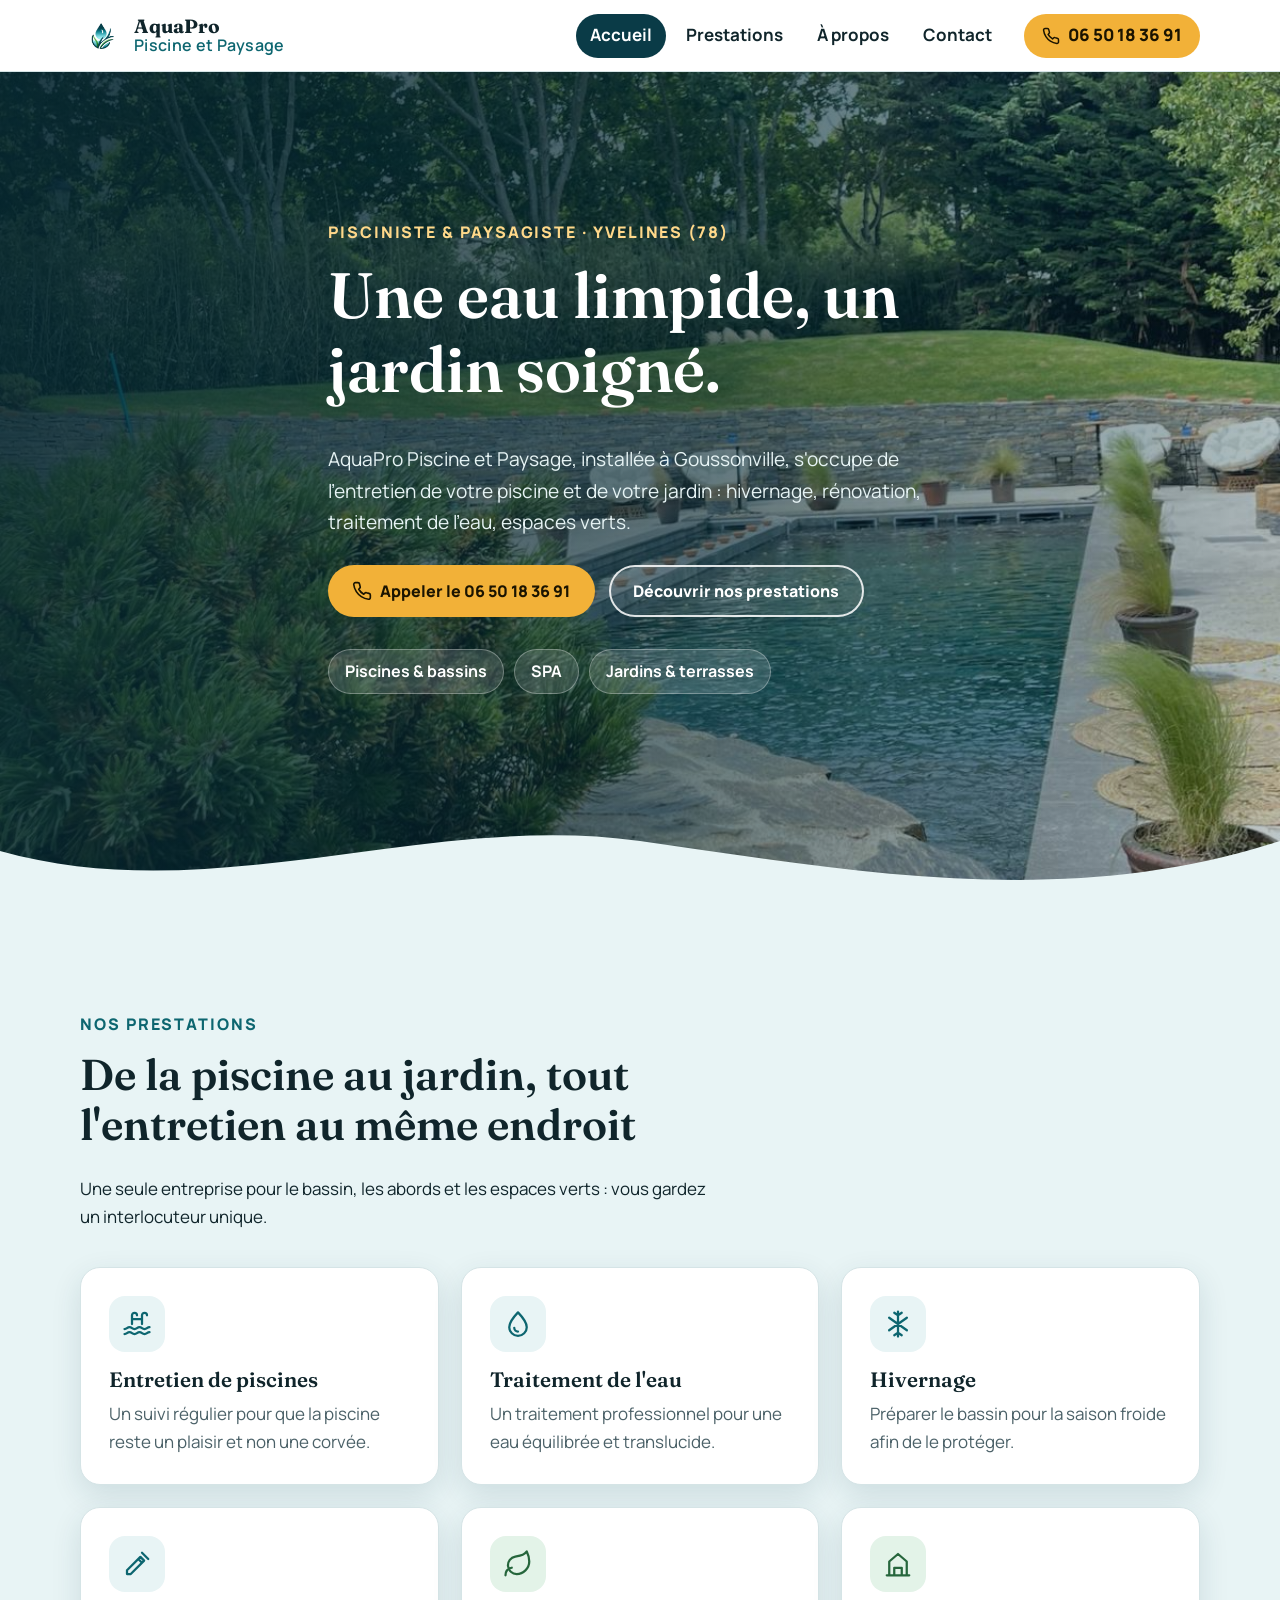
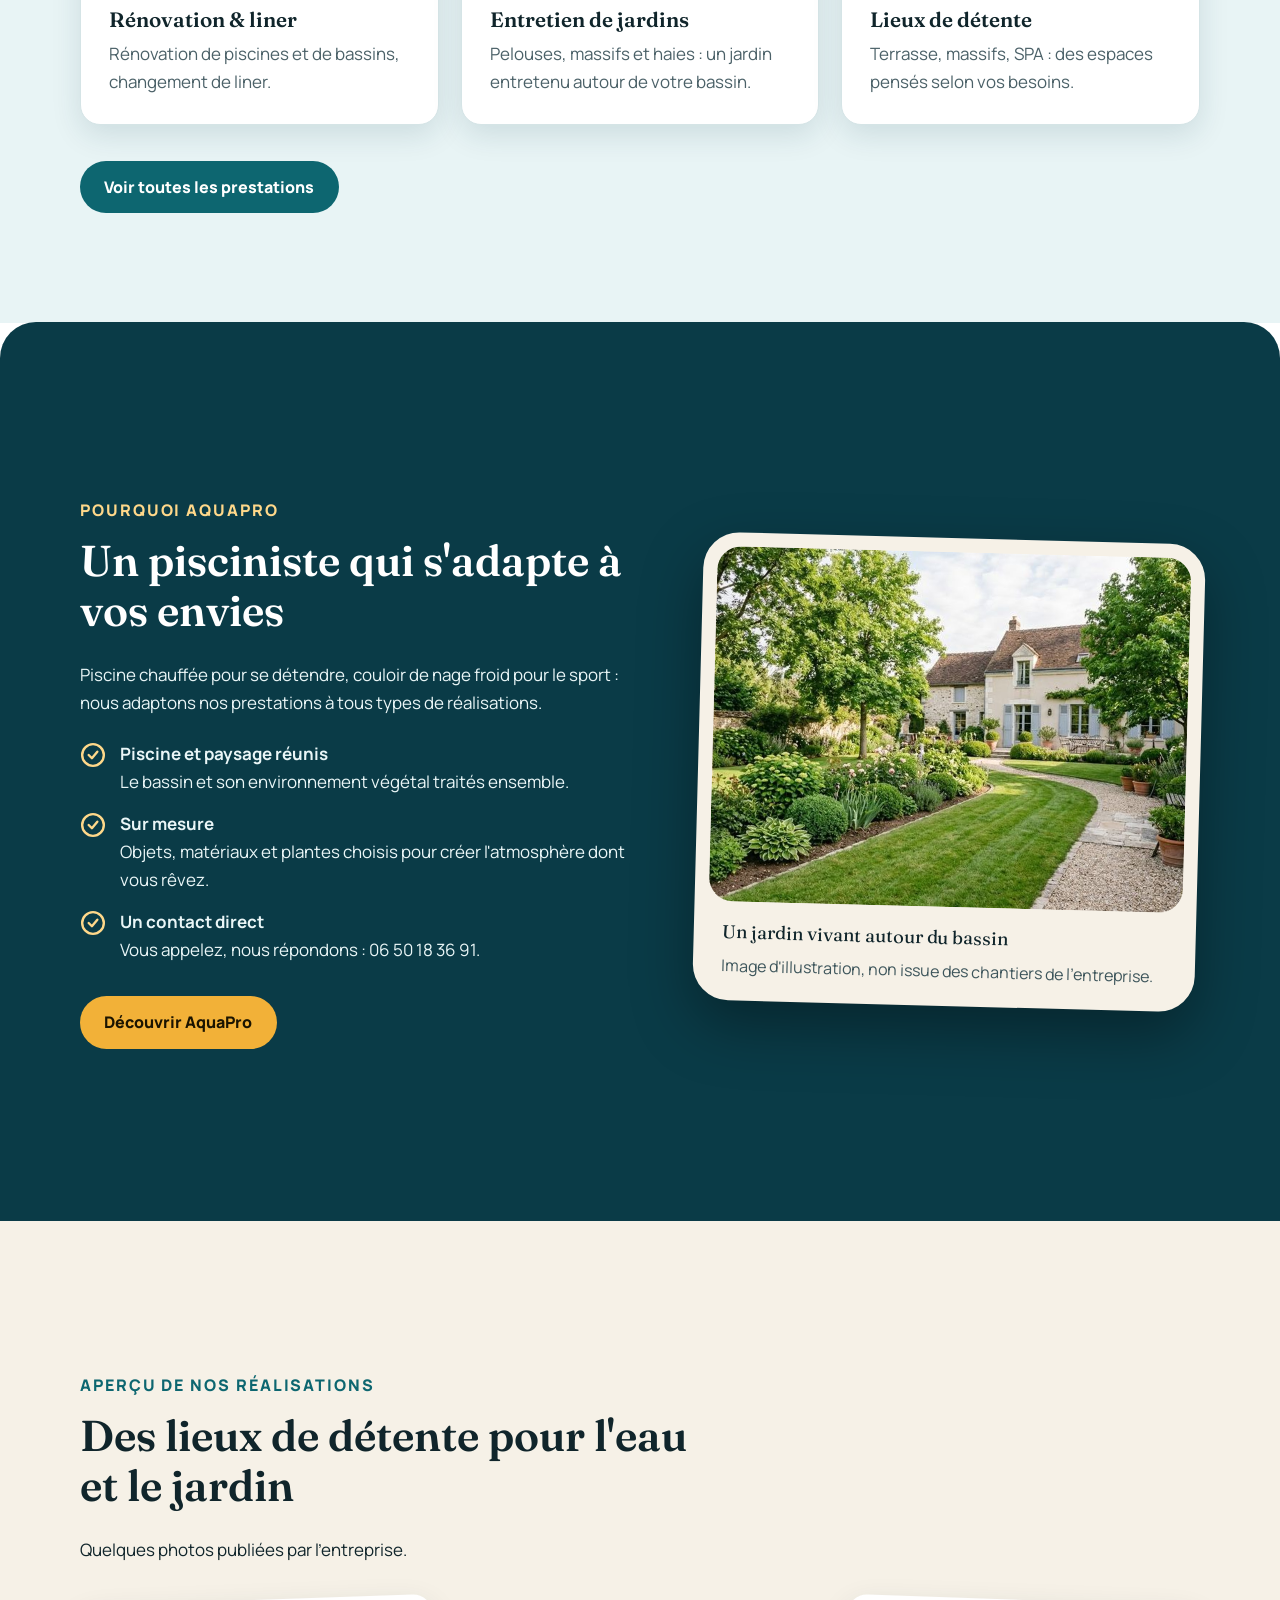
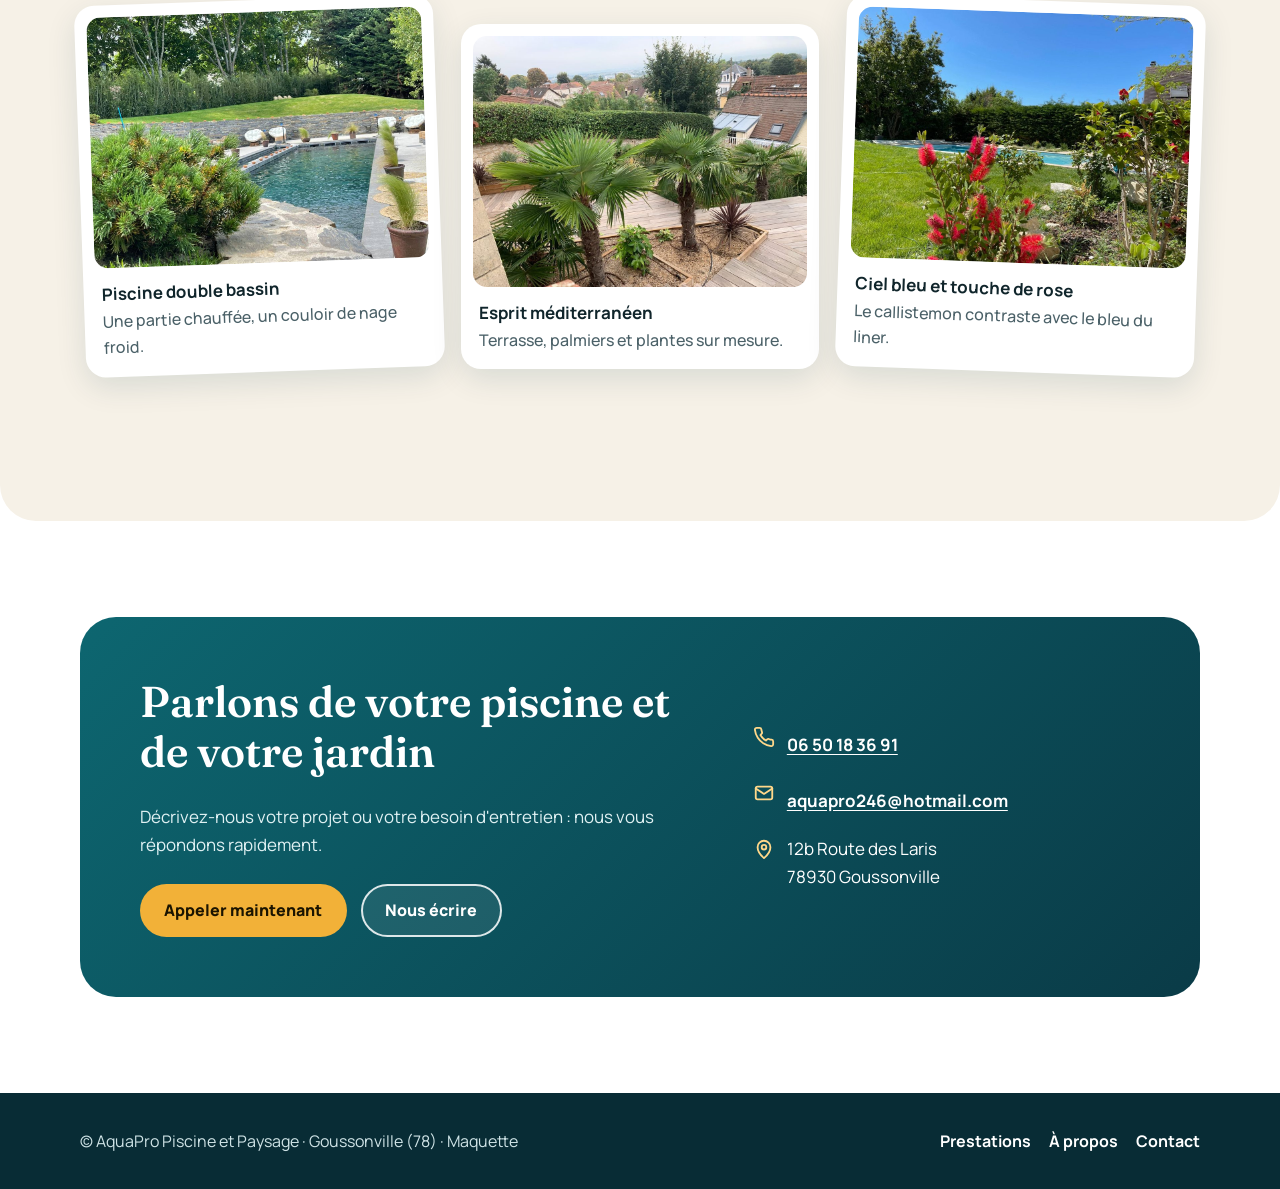
==== index.html @ b46b9839 "Maquette AquaPro : page d'accueil, styles, script et outil de test Co-Authored-By: Claude Sonnet 5.5" ====
<!doctype html>
<html lang="fr">
<head>
<meta charset="utf-8">
<meta name="viewport" content="width=device-width,initial-scale=1">
<title>AquaPro Piscine et Paysage | Entretien de piscines et de jardins à Goussonville</title>
<meta name="description" content="AquaPro Piscine et Paysage à Goussonville (78) : entretien, hivernage, rénovation et traitement de l'eau de piscine, entretien et aménagement de jardins.">
<meta name="robots" content="noindex, nofollow">
<link rel="icon" type="image/png" href="images/logo.png">
<link rel="preconnect" href="https://fonts.googleapis.com">
<link rel="preconnect" href="https://fonts.gstatic.com" crossorigin>
<link rel="stylesheet" href="https://fonts.googleapis.com/css2?family=Fraunces:opsz,wght@9..144,600;9..144,700&family=Manrope:wght@500;600;700;800&display=swap">
<link rel="stylesheet" href="css/style.css">
</head>
<body>
<a class="skip" href="#contenu">Aller au contenu</a>
<header class="site-header">
  <div class="nav">
    <a class="brand" href="https://webaunet.github.io/aquapro-piscine-et-paysage/"><img src="images/logo.png" alt="" width="44" height="44"><span>AquaPro<small>Piscine et Paysage</small></span></a>
    <ul class="menu" id="menu">
      <li><a href="index.html" aria-current="page">Accueil</a></li>
      <li><a href="prestations.html">Prestations</a></li>
      <li><a href="a-propos.html">À propos</a></li>
      <li><a href="contact.html">Contact</a></li>
    </ul>
    <a class="call" href="tel:+33650183691" aria-label="Appeler le 06 50 18 36 91"><svg viewBox="0 0 24 24" fill="none" stroke="currentColor" stroke-width="2" stroke-linecap="round" stroke-linejoin="round" aria-hidden="true"><path d="M22 16.9v3a2 2 0 0 1-2.2 2 19.8 19.8 0 0 1-8.6-3.1 19.5 19.5 0 0 1-6-6A19.8 19.8 0 0 1 2.1 4.2 2 2 0 0 1 4.1 2h3a2 2 0 0 1 2 1.7c.1 1 .4 1.9.7 2.8a2 2 0 0 1-.5 2.1L8.1 9.9a16 16 0 0 0 6 6l1.3-1.3a2 2 0 0 1 2.1-.4c.9.3 1.8.6 2.8.7a2 2 0 0 1 1.7 2z"/></svg><span>06 50 18 36 91</span></a>
    <button class="burger" type="button" aria-expanded="false" aria-controls="menu" aria-label="Ouvrir le menu"><span></span></button>
  </div>
</header>

<main id="contenu">
<section class="hero" aria-labelledby="h1">
  <div class="wrap">
    <span class="eyebrow">Pisciniste &amp; paysagiste · Yvelines (78)</span>
    <h1 id="h1">Une eau limpide, un jardin soigné.</h1>
    <p class="lead">AquaPro Piscine et Paysage, installée à Goussonville, s'occupe de l'entretien de votre piscine et de votre jardin : hivernage, rénovation, traitement de l'eau, espaces verts.</p>
    <div class="cta-row">
      <a class="btn btn-primary" href="tel:+33650183691"><svg viewBox="0 0 24 24" fill="none" stroke="currentColor" stroke-width="2" stroke-linecap="round" stroke-linejoin="round" aria-hidden="true"><path d="M22 16.9v3a2 2 0 0 1-2.2 2 19.8 19.8 0 0 1-8.6-3.1 19.5 19.5 0 0 1-6-6A19.8 19.8 0 0 1 2.1 4.2 2 2 0 0 1 4.1 2h3a2 2 0 0 1 2 1.7c.1 1 .4 1.9.7 2.8a2 2 0 0 1-.5 2.1L8.1 9.9a16 16 0 0 0 6 6l1.3-1.3a2 2 0 0 1 2.1-.4c.9.3 1.8.6 2.8.7a2 2 0 0 1 1.7 2z"/></svg>Appeler le 06 50 18 36 91</a>
      <a class="btn btn-ghost" href="prestations.html">Découvrir nos prestations</a>
    </div>
    <ul class="chips"><li>Piscines &amp; bassins</li><li>SPA</li><li>Jardins &amp; terrasses</li></ul>
  </div>
  <svg class="hero-wave" viewBox="0 0 1440 90" preserveAspectRatio="none" aria-hidden="true"><path d="M0 40 C240 100 480 0 720 30 C960 60 1200 100 1440 30 L1440 90 L0 90Z"/></svg>
</section>

<section class="sec services" aria-labelledby="h-serv">
  <div class="wrap">
    <div class="sec-head">
      <span class="eyebrow">Nos prestations</span>
      <h2 id="h-serv">De la piscine au jardin, tout l'entretien au même endroit</h2>
      <p>Une seule entreprise pour le bassin, les abords et les espaces verts : vous gardez un interlocuteur unique.</p>
    </div>
    <div class="grid3">
      <article class="card"><div class="ico"><svg viewBox="0 0 24 24" fill="none" stroke="currentColor" stroke-width="1.8" stroke-linecap="round" stroke-linejoin="round" aria-hidden="true"><path d="M2 16c2 0 2-1.5 4-1.5S8 16 10 16s2-1.5 4-1.5 2 1.5 4 1.5 2-1.5 4-1.5M2 20c2 0 2-1.5 4-1.5S8 20 10 20s2-1.5 4-1.5 2 1.5 4 1.5 2-1.5 4-1.5M8 12V5a2 2 0 0 1 4 0M16 12V5a2 2 0 0 1 4 0M8 8h8"/></svg></div><h3>Entretien de piscines</h3><p>Un suivi régulier pour que la piscine reste un plaisir et non une corvée.</p></article>
      <article class="card"><div class="ico"><svg viewBox="0 0 24 24" fill="none" stroke="currentColor" stroke-width="1.8" stroke-linecap="round" stroke-linejoin="round" aria-hidden="true"><path d="M12 2.7S5 10 5 14.5a7 7 0 0 0 14 0C19 10 12 2.7 12 2.7z"/><path d="M9 15a3 3 0 0 0 3 3"/></svg></div><h3>Traitement de l'eau</h3><p>Un traitement professionnel pour une eau équilibrée et translucide.</p></article>
      <article class="card"><div class="ico"><svg viewBox="0 0 24 24" fill="none" stroke="currentColor" stroke-width="1.8" stroke-linecap="round" stroke-linejoin="round" aria-hidden="true"><path d="M12 2v20M4.9 7l14.2 10M19.1 7 4.9 17M9 3l3 2 3-2M9 21l3-2 3 2"/></svg></div><h3>Hivernage</h3><p>Préparer le bassin pour la saison froide afin de le protéger.</p></article>
      <article class="card"><div class="ico"><svg viewBox="0 0 24 24" fill="none" stroke="currentColor" stroke-width="1.8" stroke-linecap="round" stroke-linejoin="round" aria-hidden="true"><path d="m14.7 6.3 3 3L7 20H4v-3zM13 8l3 3M16 3l5 5"/></svg></div><h3>Rénovation &amp; liner</h3><p>Rénovation de piscines et de bassins, changement de liner.</p></article>
      <article class="card leaf"><div class="ico"><svg viewBox="0 0 24 24" fill="none" stroke="currentColor" stroke-width="1.8" stroke-linecap="round" stroke-linejoin="round" aria-hidden="true"><path d="M11 20A7 7 0 0 1 9.8 6.1C15.5 5 17 4.5 19 2c1 2 2 4.2 2 8 0 5.5-4.8 10-10 10zM2 21c0-3 1.9-5.4 5-6"/></svg></div><h3>Entretien de jardins</h3><p>Pelouses, massifs et haies : un jardin entretenu autour de votre bassin.</p></article>
      <article class="card leaf"><div class="ico"><svg viewBox="0 0 24 24" fill="none" stroke="currentColor" stroke-width="1.8" stroke-linecap="round" stroke-linejoin="round" aria-hidden="true"><path d="M3 21h18M5 21V10l7-6 7 6v11M9 21v-6h6v6"/></svg></div><h3>Lieux de détente</h3><p>Terrasse, massifs, SPA : des espaces pensés selon vos besoins.</p></article>
    </div>
    <a class="btn btn-teal more" href="prestations.html">Voir toutes les prestations</a>
  </div>
</section>

<section class="sec band" aria-labelledby="h-why">
  <div class="wrap band-grid">
    <div>
      <span class="eyebrow">Pourquoi AquaPro</span>
      <h2 id="h-why">Un pisciniste qui s'adapte à vos envies</h2>
      <p>Piscine chauffée pour se détendre, couloir de nage froid pour le sport : nous adaptons nos prestations à tous types de réalisations.</p>
      <ul class="checks">
        <li><svg viewBox="0 0 24 24" fill="none" stroke="currentColor" stroke-width="2.2" stroke-linecap="round" stroke-linejoin="round" aria-hidden="true"><circle cx="12" cy="12" r="10"/><path d="m8 12 3 3 5-6"/></svg><span><strong>Piscine et paysage réunis</strong><br>Le bassin et son environnement végétal traités ensemble.</span></li>
        <li><svg viewBox="0 0 24 24" fill="none" stroke="currentColor" stroke-width="2.2" stroke-linecap="round" stroke-linejoin="round" aria-hidden="true"><circle cx="12" cy="12" r="10"/><path d="m8 12 3 3 5-6"/></svg><span><strong>Sur mesure</strong><br>Objets, matériaux et plantes choisis pour créer l'atmosphère dont vous rêvez.</span></li>
        <li><svg viewBox="0 0 24 24" fill="none" stroke="currentColor" stroke-width="2.2" stroke-linecap="round" stroke-linejoin="round" aria-hidden="true"><circle cx="12" cy="12" r="10"/><path d="m8 12 3 3 5-6"/></svg><span><strong>Un contact direct</strong><br>Vous appelez, nous répondons : 06 50 18 36 91.</span></li>
      </ul>
      <a class="btn btn-primary" href="a-propos.html">Découvrir AquaPro</a>
    </div>
    <figure class="about-card" style="margin:0">
      <img src="images/jardin-entretien.jpg" width="900" height="491" loading="lazy" alt="Illustration : jardin avec massifs fleuris, pelouse et allée gravillonnée">
      <figcaption>Un jardin vivant autour du bassin<span>Image d'illustration, non issue des chantiers de l'entreprise.</span></figcaption>
    </figure>
  </div>
</section>

<section class="sec works" aria-labelledby="h-works">
  <div class="wrap">
    <div class="sec-head">
      <span class="eyebrow">Aperçu de nos réalisations</span>
      <h2 id="h-works">Des lieux de détente pour l'eau et le jardin</h2>
      <p>Quelques photos publiées par l'entreprise.</p>
    </div>
    <div class="fan" tabindex="0" role="group" aria-label="Photos, faire défiler horizontalement">
      <figure><img src="images/piscine-double-bassin.jpg" width="1200" height="900" loading="lazy" alt="Piscine à double bassin dans un jardin arboré"><figcaption>Piscine double bassin<span>Une partie chauffée, un couloir de nage froid.</span></figcaption></figure>
      <figure><img src="images/terrasse-palmiers.jpg" width="1000" height="750" loading="lazy" alt="Terrasse en bois avec palmiers et massifs"><figcaption>Esprit méditerranéen<span>Terrasse, palmiers et plantes sur mesure.</span></figcaption></figure>
      <figure><img src="images/callistemon-piscine.jpg" width="1000" height="749" loading="lazy" alt="Callistemon rouge devant une piscine"><figcaption>Ciel bleu et touche de rose<span>Le callistemon contraste avec le bleu du liner.</span></figcaption></figure>
    </div>
  </div>
</section>

<section class="cta" aria-labelledby="h-cta">
  <div class="wrap">
    <div class="cta-box">
      <div>
        <h2 id="h-cta">Parlons de votre piscine et de votre jardin</h2>
        <p>Décrivez-nous votre projet ou votre besoin d'entretien : nous vous répondons rapidement.</p>
        <div class="cta-row">
          <a class="btn btn-primary" href="tel:+33650183691">Appeler maintenant</a>
          <a class="btn btn-ghost" href="contact.html">Nous écrire</a>
        </div>
      </div>
      <ul class="contact-list">
        <li><svg viewBox="0 0 24 24" fill="none" stroke="currentColor" stroke-width="2" stroke-linecap="round" stroke-linejoin="round" aria-hidden="true"><path d="M22 16.9v3a2 2 0 0 1-2.2 2 19.8 19.8 0 0 1-8.6-3.1 19.5 19.5 0 0 1-6-6A19.8 19.8 0 0 1 2.1 4.2 2 2 0 0 1 4.1 2h3a2 2 0 0 1 2 1.7c.1 1 .4 1.9.7 2.8a2 2 0 0 1-.5 2.1L8.1 9.9a16 16 0 0 0 6 6l1.3-1.3a2 2 0 0 1 2.1-.4c.9.3 1.8.6 2.8.7a2 2 0 0 1 1.7 2z"/></svg><a href="tel:+33650183691">06 50 18 36 91</a></li>
        <li><svg viewBox="0 0 24 24" fill="none" stroke="currentColor" stroke-width="2" stroke-linecap="round" stroke-linejoin="round" aria-hidden="true"><rect x="3" y="5" width="18" height="14" rx="2"/><path d="m3 7 9 6 9-6"/></svg><a href="mailto:aquapro246@hotmail.com">aquapro246@hotmail.com</a></li>
        <li><svg viewBox="0 0 24 24" fill="none" stroke="currentColor" stroke-width="2" stroke-linecap="round" stroke-linejoin="round" aria-hidden="true"><path d="M12 22s7-6.2 7-12a7 7 0 0 0-14 0c0 5.8 7 12 7 12z"/><circle cx="12" cy="10" r="2.5"/></svg><span>12b Route des Laris<br>78930 Goussonville</span></li>
      </ul>
    </div>
  </div>
</section>
</main>

<footer class="site-footer">
  <div class="wrap foot">
    <span>© AquaPro Piscine et Paysage · Goussonville (78) · Maquette</span>
    <nav aria-label="Pied de page"><a href="prestations.html">Prestations</a><a href="a-propos.html">À propos</a><a href="contact.html">Contact</a></nav>
  </div>
</footer>
<script src="js/main.js"></script>
</body>
</html>
---- css/style.css ----
/* AquaPro Piscine et Paysage — feuille de style commune */
:root{
  --deep:#0a3b47;--teal:#12808a;--teal-d:#0d6670;--leaf:#2f7d4a;--leaf-d:#26663c;
  --sand:#f6f1e7;--mist:#e8f4f5;--ink:#10252b;--muted:#4b6168;--white:#fff;
  --bg:#ffffff;--bg-alt:var(--mist);--bg-sand:var(--sand);--card:#fff;--line:#d5e4e6;
  --on-deep:#eaf6f7;--shadow:0 10px 30px rgba(10,59,71,.12);--r:20px;--r-lg:36px;
  --hh:72px;--wrap:1160px;
}
@media (prefers-color-scheme:dark){
  :root:not([data-theme="light"]){--bg:#0b1a1e;--bg-alt:#0f2328;--bg-sand:#122a2c;--card:#15303a;--ink:#e8f3f4;--muted:#a9c2c6;--line:#254650;--shadow:0 10px 30px rgba(0,0,0,.4);--teal:#3cb4bf;--teal-d:#2a9aa5;--leaf:#6cc58a}
}
*{box-sizing:border-box}
html{scroll-behavior:smooth;scroll-padding-top:calc(var(--hh) + 12px)}
body{margin:0;font-family:"Manrope",system-ui,sans-serif;font-size:1.0625rem;line-height:1.65;color:var(--ink);background:var(--bg)}
img{max-width:100%;height:auto;display:block}
h1,h2,h3{font-family:"Fraunces",Georgia,serif;line-height:1.15;margin:0 0 .6em;font-weight:600;color:var(--ink)}
h1{font-size:clamp(2.3rem,5.4vw,4rem)}
h2{font-size:clamp(1.8rem,3.6vw,2.7rem)}
h3{font-size:1.3rem}
p{margin:0 0 1em}
a{color:var(--teal-d)}
.wrap{max-width:var(--wrap);margin:0 auto;padding:0 20px}
.eyebrow{display:inline-block;font-weight:800;font-size:1rem;letter-spacing:.12em;text-transform:uppercase;color:var(--teal-d);margin-bottom:.8rem}
:focus-visible{outline:3px solid #f2b138;outline-offset:3px;border-radius:6px}
.skip{position:absolute;left:-999px;top:8px;background:#fff;color:#000;padding:10px 14px;z-index:200;border-radius:8px}
.skip:focus{left:8px}

/* Boutons */
.btn{display:inline-flex;align-items:center;justify-content:center;gap:.5rem;min-height:48px;padding:.7rem 1.4rem;border-radius:999px;font-weight:800;font-size:1rem;text-decoration:none;border:2px solid transparent;cursor:pointer;transition:transform .15s,background .15s,box-shadow .15s}
.btn:hover{transform:translateY(-2px);box-shadow:var(--shadow)}
.btn-primary{background:#f2b138;color:#1b1400}
.btn-primary:hover{background:#ffc45a}
.btn-ghost{border-color:rgba(255,255,255,.85);color:#fff;background:rgba(255,255,255,.08)}
.btn-ghost:hover{background:rgba(255,255,255,.2)}
.btn-teal{background:var(--teal-d);color:#fff}
.btn-teal:hover{background:var(--deep)}
.btn svg{width:20px;height:20px;flex:none}

/* En-tête */
.site-header{position:sticky;top:0;z-index:100;background:rgba(255,255,255,.96);backdrop-filter:blur(8px);border-bottom:1px solid var(--line);height:var(--hh)}
@media (prefers-color-scheme:dark){:root:not([data-theme="light"]) .site-header{background:rgba(11,26,30,.96)}}
.nav{max-width:var(--wrap);margin:0 auto;padding:0 20px;height:100%;display:flex;align-items:center;gap:18px}
.brand{display:flex;align-items:center;gap:10px;text-decoration:none;color:var(--ink);font-family:"Fraunces",serif;font-weight:700;font-size:1.2rem;line-height:1.1;margin-right:auto}
.brand img{width:44px;height:44px}
.brand small{display:block;font-family:"Manrope",sans-serif;font-weight:600;font-size:1rem;letter-spacing:.02em;color:var(--teal-d)}
.menu{display:flex;gap:6px;list-style:none;margin:0;padding:0}
.menu a{display:flex;align-items:center;min-height:44px;padding:0 14px;border-radius:999px;text-decoration:none;color:var(--ink);font-weight:700}
.menu a:hover{background:var(--bg-alt)}
.menu a[aria-current="page"]{background:var(--deep);color:#fff}
.call{display:inline-flex;align-items:center;gap:8px;min-height:44px;padding:0 18px;border-radius:999px;background:#f2b138;color:#1b1400;font-weight:800;text-decoration:none;white-space:nowrap}
.call svg{width:18px;height:18px}
.burger{display:none;width:44px;height:44px;border:1px solid var(--line);border-radius:12px;background:var(--card);color:var(--ink);cursor:pointer;align-items:center;justify-content:center}
.burger span,.burger span::before,.burger span::after{display:block;width:20px;height:2px;background:currentColor;border-radius:2px;position:relative;content:""}
.burger span::before{position:absolute;top:-6px}.burger span::after{position:absolute;top:6px}
@media (max-width:980px){
  .burger{display:inline-flex}
  .menu{position:absolute;left:0;right:0;top:var(--hh);flex-direction:column;background:var(--bg);padding:12px 20px 20px;border-bottom:1px solid var(--line);box-shadow:var(--shadow);display:none}
  .menu.open{display:flex}
  .menu a{min-height:48px;font-size:1.05rem}
  .call span{display:none}.call{padding:0;width:44px;justify-content:center}
}
@media (max-width:420px){.brand small{display:none}.brand{font-size:1.05rem}}

/* Sections */
section{position:relative}
.sec{min-height:100svh;display:flex;align-items:center;padding:clamp(64px,9vw,110px) 0}
.sec>.wrap{width:100%;min-width:0}

/* Hero */
.hero{min-height:calc(100svh - var(--hh));display:flex;align-items:center;color:#fff;background:#0a3b47 url("../images/piscine-double-bassin.jpg") center/cover no-repeat;padding:80px 0 140px}
.hero::before{content:"";position:absolute;inset:0;background:linear-gradient(100deg,rgba(6,38,48,.9) 0%,rgba(6,38,48,.62) 55%,rgba(6,38,48,.25) 100%)}
.hero .wrap{position:relative}
.hero h1{color:#fff;max-width:14ch}
.hero p.lead{max-width:52ch;font-size:1.2rem;color:#e6f3f4}
.hero .eyebrow{color:#ffd88a}
.cta-row{display:flex;flex-wrap:wrap;gap:14px;margin-top:1.6rem}
.chips{display:flex;flex-wrap:wrap;gap:10px;list-style:none;padding:0;margin:2rem 0 0}
.chips li{padding:8px 16px;border-radius:999px;background:rgba(255,255,255,.14);border:1px solid rgba(255,255,255,.3);font-weight:700;font-size:1rem}
.hero-wave{position:absolute;left:0;width:100%;bottom:-1px;height:90px;display:block}
.hero-wave path{fill:var(--bg-alt)}

/* Prestations */
.services{background:var(--bg-alt)}
.sec-head{max-width:640px;margin-bottom:2.2rem}
.grid3{display:grid;grid-template-columns:repeat(3,1fr);gap:22px}
.card{background:var(--card);border-radius:var(--r);padding:28px;box-shadow:var(--shadow);border:1px solid var(--line)}
.card .ico{width:56px;height:56px;border-radius:16px;display:grid;place-items:center;background:var(--mist);color:var(--teal-d);margin-bottom:16px}
.card .ico svg{width:30px;height:30px}
.card.leaf .ico{background:#e3f3e8;color:var(--leaf-d)}
@media (prefers-color-scheme:dark){:root:not([data-theme="light"]) .card .ico{background:#1d4450}:root:not([data-theme="light"]) .card.leaf .ico{background:#1e4630}}
.card h3{margin-bottom:.4em}
.card p{margin:0;color:var(--muted)}
.more{display:inline-flex;margin-top:2.2rem}
@media (max-width:900px){.grid3{grid-template-columns:1fr 1fr}}
@media (max-width:620px){
  .sec{padding:56px 0}
  .grid3{grid-template-columns:1fr;gap:12px}
  .card{display:grid;grid-template-columns:56px 1fr;gap:0 16px;padding:16px 18px}
  .card .ico{grid-row:span 2;margin:0}
  .card h3{margin:0 0 .15em;font-size:1.15rem}
}

/* Bande courbe : pourquoi AquaPro */
.band{background:var(--deep);color:var(--on-deep);border-radius:var(--r-lg) var(--r-lg) 0 0;margin-top:-1px}
.band h2,.band h3{color:#fff}
.band .eyebrow{color:#ffd88a}
.band-grid{display:grid;grid-template-columns:1.05fr .95fr;gap:clamp(28px,5vw,64px);align-items:center}
.band ul.checks{list-style:none;padding:0;margin:1.4rem 0 2rem;display:grid;gap:14px}
.band ul.checks li{display:flex;gap:14px;align-items:flex-start}
.band ul.checks svg{flex:none;width:26px;height:26px;color:#ffd88a;margin-top:2px}
.about-card{background:var(--sand);color:#10252b;border-radius:var(--r-lg);padding:14px;box-shadow:0 24px 60px rgba(0,0,0,.35);transform:rotate(1.5deg)}
.about-card img{border-radius:24px;aspect-ratio:4/3;object-fit:cover;width:100%}
.about-card figcaption{padding:16px 14px 8px;font-family:"Fraunces",serif;font-size:1.15rem}
.about-card figcaption span{display:block;font-family:"Manrope",sans-serif;font-size:1rem;color:#3d555b;margin-top:4px}
@media (max-width:860px){.band-grid{grid-template-columns:1fr}.about-card{transform:none}.about-card img{aspect-ratio:16/9}}

/* Aperçu réalisations */
.works{background:var(--bg-sand);border-radius:0 0 var(--r-lg) var(--r-lg);margin-top:-1px}
.fan{display:grid;grid-template-columns:repeat(3,1fr);gap:22px;align-items:start}
.fan figure{margin:0;background:var(--card);padding:12px 12px 16px;border-radius:var(--r);box-shadow:var(--shadow)}
.fan figure:nth-child(1){transform:rotate(-2deg)}
.fan figure:nth-child(2){transform:translateY(24px)}
.fan figure:nth-child(3){transform:rotate(2deg)}
.fan img{border-radius:14px;aspect-ratio:4/3;object-fit:cover;width:100%}
.fan figcaption{padding:12px 6px 0;font-weight:700}
.fan figcaption span{display:block;font-weight:500;color:var(--muted);font-size:1rem}
.note{margin-top:3rem;color:var(--muted)}
@media (max-width:860px){
  .fan{display:flex;overflow-x:auto;scroll-snap-type:x mandatory;gap:16px;padding:8px 4px 20px;margin:0 -20px;padding-inline:20px}
  .fan figure{flex:0 0 82%;scroll-snap-align:center}
  .fan figure:nth-child(n){transform:none}
}

/* Appel à l'action final */
.cta{background:var(--bg);padding:clamp(56px,8vw,96px) 0}
.cta-box{background:linear-gradient(135deg,var(--teal-d),var(--deep));color:#fff;border-radius:var(--r-lg);padding:clamp(28px,5vw,60px);display:grid;grid-template-columns:1.2fr .8fr;gap:32px;align-items:center}
.cta-box h2{color:#fff}
.cta-box p{color:#e0f1f3}
.contact-list{list-style:none;margin:0;padding:0;display:grid;gap:12px}
.contact-list li{display:flex;gap:12px;align-items:flex-start}
.contact-list svg{flex:none;width:22px;height:22px;margin-top:3px;color:#ffd88a}
.contact-list a{color:#fff;font-weight:700;text-decoration:underline;text-underline-offset:3px;display:inline-flex;align-items:center;min-height:44px}
@media (max-width:860px){.cta-box{grid-template-columns:1fr}}

/* Pied de page */
.site-footer{background:#082c35;color:#cfe3e6;padding:26px 0;font-size:1rem}
.foot{display:flex;flex-wrap:wrap;gap:12px 28px;align-items:center;justify-content:space-between}
.foot a{color:#fff;text-decoration:none;font-weight:700;display:inline-flex;align-items:center;min-height:44px}
.foot a:hover{text-decoration:underline}
.foot nav{display:flex;gap:18px;flex-wrap:wrap}

@media (prefers-reduced-motion:reduce){*{transition:none!important;scroll-behavior:auto!important}}
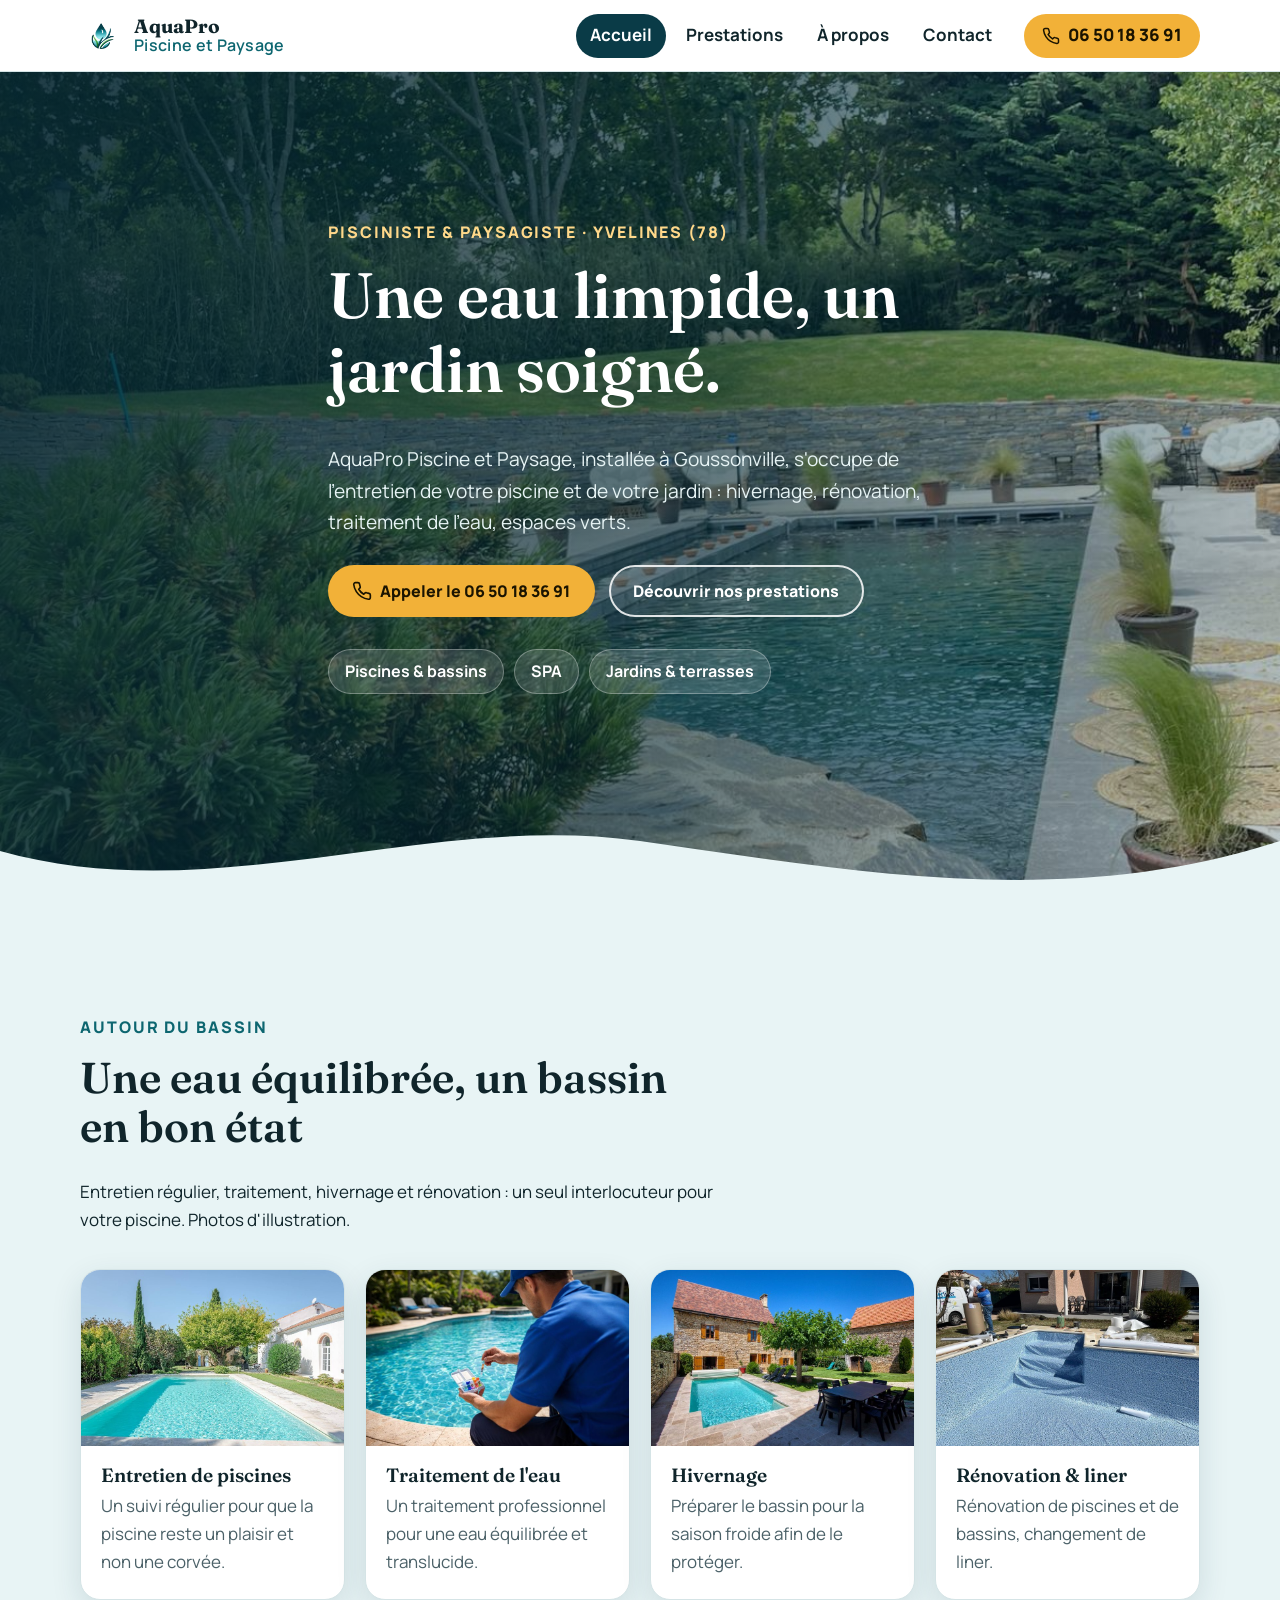
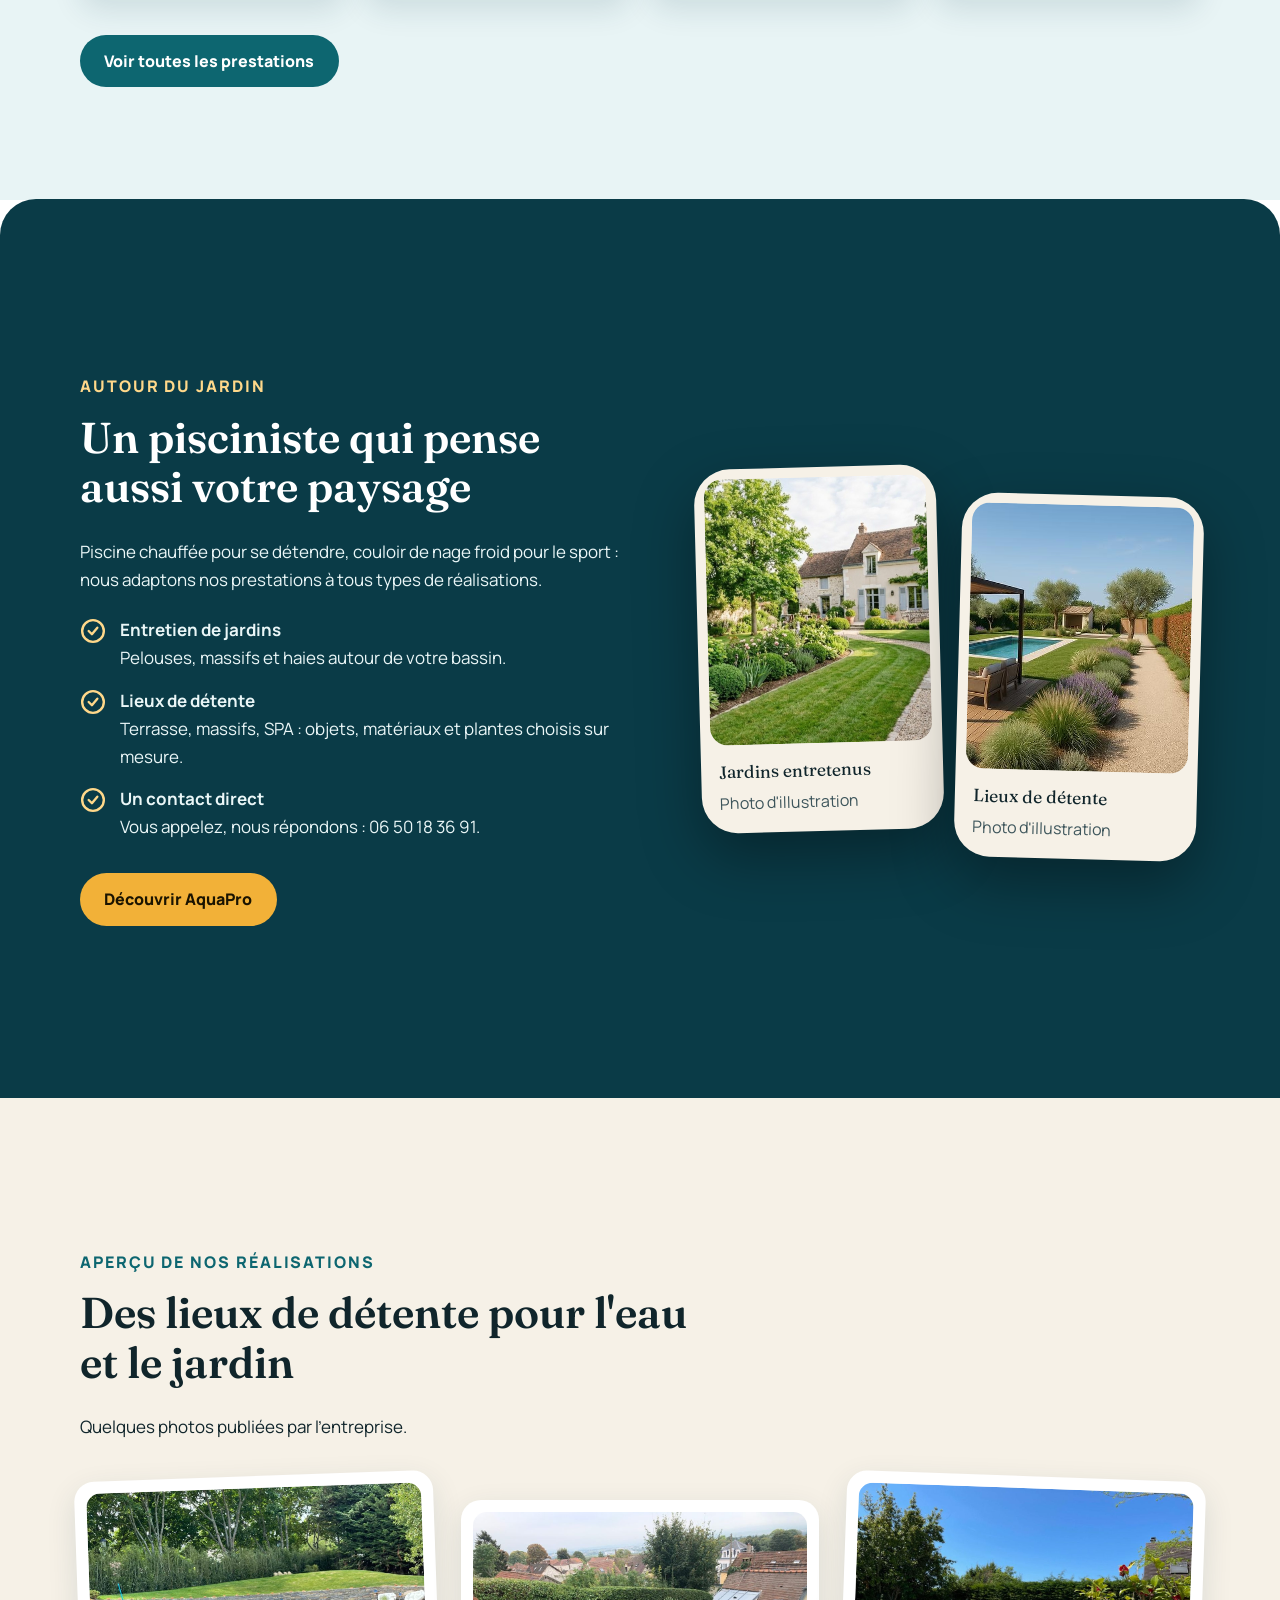
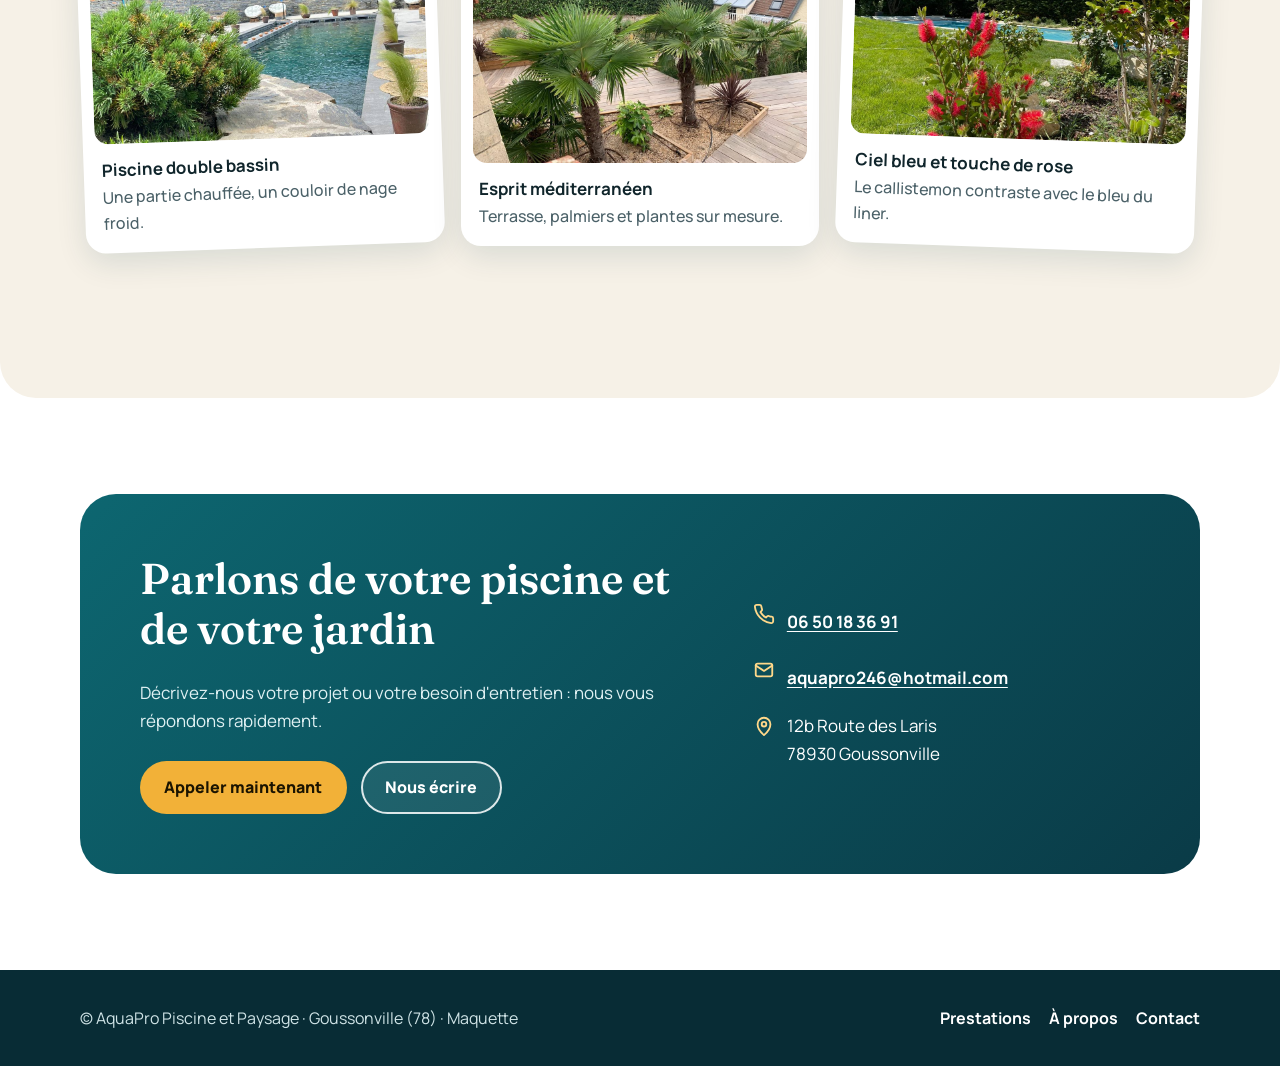
==== commit f3e53379: "Accueil : nouvelles photos piscine et jardin Co-Authored-By: Claude Sonnet 5.5 <noreply@anthropic.co" ====
--- a/index.html
+++ b/index.html
@@ -46,17 +46,15 @@
 <section class="sec services" aria-labelledby="h-serv">
   <div class="wrap">
     <div class="sec-head">
-      <span class="eyebrow">Nos prestations</span>
-      <h2 id="h-serv">De la piscine au jardin, tout l'entretien au même endroit</h2>
-      <p>Une seule entreprise pour le bassin, les abords et les espaces verts : vous gardez un interlocuteur unique.</p>
+      <span class="eyebrow">Autour du bassin</span>
+      <h2 id="h-serv">Une eau équilibrée, un bassin en bon état</h2>
+      <p>Entretien régulier, traitement, hivernage et rénovation : un seul interlocuteur pour votre piscine. Photos d'illustration.</p>
     </div>
-    <div class="grid3">
-      <article class="card"><div class="ico"><svg viewBox="0 0 24 24" fill="none" stroke="currentColor" stroke-width="1.8" stroke-linecap="round" stroke-linejoin="round" aria-hidden="true"><path d="M2 16c2 0 2-1.5 4-1.5S8 16 10 16s2-1.5 4-1.5 2 1.5 4 1.5 2-1.5 4-1.5M2 20c2 0 2-1.5 4-1.5S8 20 10 20s2-1.5 4-1.5 2 1.5 4 1.5 2-1.5 4-1.5M8 12V5a2 2 0 0 1 4 0M16 12V5a2 2 0 0 1 4 0M8 8h8"/></svg></div><h3>Entretien de piscines</h3><p>Un suivi régulier pour que la piscine reste un plaisir et non une corvée.</p></article>
-      <article class="card"><div class="ico"><svg viewBox="0 0 24 24" fill="none" stroke="currentColor" stroke-width="1.8" stroke-linecap="round" stroke-linejoin="round" aria-hidden="true"><path d="M12 2.7S5 10 5 14.5a7 7 0 0 0 14 0C19 10 12 2.7 12 2.7z"/><path d="M9 15a3 3 0 0 0 3 3"/></svg></div><h3>Traitement de l'eau</h3><p>Un traitement professionnel pour une eau équilibrée et translucide.</p></article>
-      <article class="card"><div class="ico"><svg viewBox="0 0 24 24" fill="none" stroke="currentColor" stroke-width="1.8" stroke-linecap="round" stroke-linejoin="round" aria-hidden="true"><path d="M12 2v20M4.9 7l14.2 10M19.1 7 4.9 17M9 3l3 2 3-2M9 21l3-2 3 2"/></svg></div><h3>Hivernage</h3><p>Préparer le bassin pour la saison froide afin de le protéger.</p></article>
-      <article class="card"><div class="ico"><svg viewBox="0 0 24 24" fill="none" stroke="currentColor" stroke-width="1.8" stroke-linecap="round" stroke-linejoin="round" aria-hidden="true"><path d="m14.7 6.3 3 3L7 20H4v-3zM13 8l3 3M16 3l5 5"/></svg></div><h3>Rénovation &amp; liner</h3><p>Rénovation de piscines et de bassins, changement de liner.</p></article>
-      <article class="card leaf"><div class="ico"><svg viewBox="0 0 24 24" fill="none" stroke="currentColor" stroke-width="1.8" stroke-linecap="round" stroke-linejoin="round" aria-hidden="true"><path d="M11 20A7 7 0 0 1 9.8 6.1C15.5 5 17 4.5 19 2c1 2 2 4.2 2 8 0 5.5-4.8 10-10 10zM2 21c0-3 1.9-5.4 5-6"/></svg></div><h3>Entretien de jardins</h3><p>Pelouses, massifs et haies : un jardin entretenu autour de votre bassin.</p></article>
-      <article class="card leaf"><div class="ico"><svg viewBox="0 0 24 24" fill="none" stroke="currentColor" stroke-width="1.8" stroke-linecap="round" stroke-linejoin="round" aria-hidden="true"><path d="M3 21h18M5 21V10l7-6 7 6v11M9 21v-6h6v6"/></svg></div><h3>Lieux de détente</h3><p>Terrasse, massifs, SPA : des espaces pensés selon vos besoins.</p></article>
+    <div class="grid4">
+      <article class="pcard"><img src="images/piscine-eau-cristalline.jpg" width="800" height="533" loading="lazy" alt="Piscine à l'eau turquoise entourée de pelouse et de margelles en pierre"><div><h3>Entretien de piscines</h3><p>Un suivi régulier pour que la piscine reste un plaisir et non une corvée.</p></div></article>
+      <article class="pcard"><img src="images/traitement-eau-piscine.jpg" width="800" height="533" loading="lazy" alt="Technicien testant l'eau d'une piscine avec un kit d'analyse"><div><h3>Traitement de l'eau</h3><p>Un traitement professionnel pour une eau équilibrée et translucide.</p></div></article>
+      <article class="pcard"><img src="images/piscine-terrasse-pierre.jpg" width="800" height="533" loading="lazy" alt="Piscine avec volet roulant devant une maison en pierre et une terrasse"><div><h3>Hivernage</h3><p>Préparer le bassin pour la saison froide afin de le protéger.</p></div></article>
+      <article class="pcard"><img src="images/renovation-liner-piscine.jpg" width="800" height="534" loading="lazy" alt="Bassin de piscine en cours de pose d'un liner bleu"><div><h3>Rénovation &amp; liner</h3><p>Rénovation de piscines et de bassins, changement de liner.</p></div></article>
     </div>
     <a class="btn btn-teal more" href="prestations.html">Voir toutes les prestations</a>
   </div>
@@ -65,20 +63,20 @@
 <section class="sec band" aria-labelledby="h-why">
   <div class="wrap band-grid">
     <div>
-      <span class="eyebrow">Pourquoi AquaPro</span>
-      <h2 id="h-why">Un pisciniste qui s'adapte à vos envies</h2>
+      <span class="eyebrow">Autour du jardin</span>
+      <h2 id="h-why">Un pisciniste qui pense aussi votre paysage</h2>
       <p>Piscine chauffée pour se détendre, couloir de nage froid pour le sport : nous adaptons nos prestations à tous types de réalisations.</p>
       <ul class="checks">
-        <li><svg viewBox="0 0 24 24" fill="none" stroke="currentColor" stroke-width="2.2" stroke-linecap="round" stroke-linejoin="round" aria-hidden="true"><circle cx="12" cy="12" r="10"/><path d="m8 12 3 3 5-6"/></svg><span><strong>Piscine et paysage réunis</strong><br>Le bassin et son environnement végétal traités ensemble.</span></li>
-        <li><svg viewBox="0 0 24 24" fill="none" stroke="currentColor" stroke-width="2.2" stroke-linecap="round" stroke-linejoin="round" aria-hidden="true"><circle cx="12" cy="12" r="10"/><path d="m8 12 3 3 5-6"/></svg><span><strong>Sur mesure</strong><br>Objets, matériaux et plantes choisis pour créer l'atmosphère dont vous rêvez.</span></li>
+        <li><svg viewBox="0 0 24 24" fill="none" stroke="currentColor" stroke-width="2.2" stroke-linecap="round" stroke-linejoin="round" aria-hidden="true"><circle cx="12" cy="12" r="10"/><path d="m8 12 3 3 5-6"/></svg><span><strong>Entretien de jardins</strong><br>Pelouses, massifs et haies autour de votre bassin.</span></li>
+        <li><svg viewBox="0 0 24 24" fill="none" stroke="currentColor" stroke-width="2.2" stroke-linecap="round" stroke-linejoin="round" aria-hidden="true"><circle cx="12" cy="12" r="10"/><path d="m8 12 3 3 5-6"/></svg><span><strong>Lieux de détente</strong><br>Terrasse, massifs, SPA : objets, matériaux et plantes choisis sur mesure.</span></li>
         <li><svg viewBox="0 0 24 24" fill="none" stroke="currentColor" stroke-width="2.2" stroke-linecap="round" stroke-linejoin="round" aria-hidden="true"><circle cx="12" cy="12" r="10"/><path d="m8 12 3 3 5-6"/></svg><span><strong>Un contact direct</strong><br>Vous appelez, nous répondons : 06 50 18 36 91.</span></li>
       </ul>
       <a class="btn btn-primary" href="a-propos.html">Découvrir AquaPro</a>
     </div>
-    <figure class="about-card" style="margin:0">
-      <img src="images/jardin-entretien.jpg" width="900" height="491" loading="lazy" alt="Illustration : jardin avec massifs fleuris, pelouse et allée gravillonnée">
-      <figcaption>Un jardin vivant autour du bassin<span>Image d'illustration, non issue des chantiers de l'entreprise.</span></figcaption>
-    </figure>
+    <div class="duo">
+      <figure class="about-card"><img src="images/jardin-entretien.jpg" width="653" height="768" loading="lazy" alt="Jardin avec massifs fleuris, pelouse et allée gravillonnée devant une maison"><figcaption>Jardins entretenus<span>Photo d'illustration</span></figcaption></figure>
+      <figure class="about-card"><img src="images/jardin-piscine-pergola.jpg" width="419" height="493" loading="lazy" alt="Terrasse avec pergola, graminées et allée gravillonnée menant à une piscine"><figcaption>Lieux de détente<span>Photo d'illustration</span></figcaption></figure>
+    </div>
   </div>
 </section>
 
--- a/css/style.css
+++ b/css/style.css
@@ -100,6 +100,14 @@
   .card h3{margin:0 0 .15em;font-size:1.15rem}
 }
 
+.grid4{display:grid;grid-template-columns:repeat(4,1fr);gap:20px}
+.pcard{background:var(--card);border:1px solid var(--line);border-radius:var(--r);overflow:hidden;box-shadow:var(--shadow);display:flex;flex-direction:column}
+.pcard img{aspect-ratio:3/2;object-fit:cover;width:100%}
+.pcard div{padding:18px 20px 22px}
+.pcard h3{font-size:1.2rem;margin-bottom:.35em}
+.pcard p{margin:0;color:var(--muted)}
+@media (max-width:1000px){.grid4{grid-template-columns:1fr 1fr}}
+@media (max-width:560px){.grid4{grid-template-columns:1fr;gap:14px}.pcard{flex-direction:row}.pcard img{width:38%;aspect-ratio:auto;height:auto;flex:none}.pcard div{padding:14px 16px}.pcard h3{font-size:1.1rem}}
 /* Bande courbe : pourquoi AquaPro */
 .band{background:var(--deep);color:var(--on-deep);border-radius:var(--r-lg) var(--r-lg) 0 0;margin-top:-1px}
 .band h2,.band h3{color:#fff}
@@ -108,11 +116,13 @@
 .band ul.checks{list-style:none;padding:0;margin:1.4rem 0 2rem;display:grid;gap:14px}
 .band ul.checks li{display:flex;gap:14px;align-items:flex-start}
 .band ul.checks svg{flex:none;width:26px;height:26px;color:#ffd88a;margin-top:2px}
-.about-card{background:var(--sand);color:#10252b;border-radius:var(--r-lg);padding:14px;box-shadow:0 24px 60px rgba(0,0,0,.35);transform:rotate(1.5deg)}
-.about-card img{border-radius:24px;aspect-ratio:4/3;object-fit:cover;width:100%}
-.about-card figcaption{padding:16px 14px 8px;font-family:"Fraunces",serif;font-size:1.15rem}
+.duo{display:grid;grid-template-columns:1fr 1fr;gap:18px;align-items:start}
+.about-card{margin:0;background:var(--sand);color:#10252b;border-radius:var(--r-lg);padding:10px;box-shadow:0 24px 60px rgba(0,0,0,.35);transform:rotate(-1.5deg)}
+.about-card+.about-card{transform:translateY(28px) rotate(1.5deg)}
+.about-card img{border-radius:18px;aspect-ratio:5/6;object-fit:cover;width:100%}
+.about-card figcaption{padding:12px 8px 6px;font-family:"Fraunces",serif;font-size:1.1rem}
 .about-card figcaption span{display:block;font-family:"Manrope",sans-serif;font-size:1rem;color:#3d555b;margin-top:4px}
-@media (max-width:860px){.band-grid{grid-template-columns:1fr}.about-card{transform:none}.about-card img{aspect-ratio:16/9}}
+@media (max-width:860px){.band-grid{grid-template-columns:1fr}.about-card,.about-card+.about-card{transform:none}.about-card img{aspect-ratio:4/3}.duo{gap:12px}.about-card figcaption{font-size:1rem}}
 
 /* Aperçu réalisations */
 .works{background:var(--bg-sand);border-radius:0 0 var(--r-lg) var(--r-lg);margin-top:-1px}
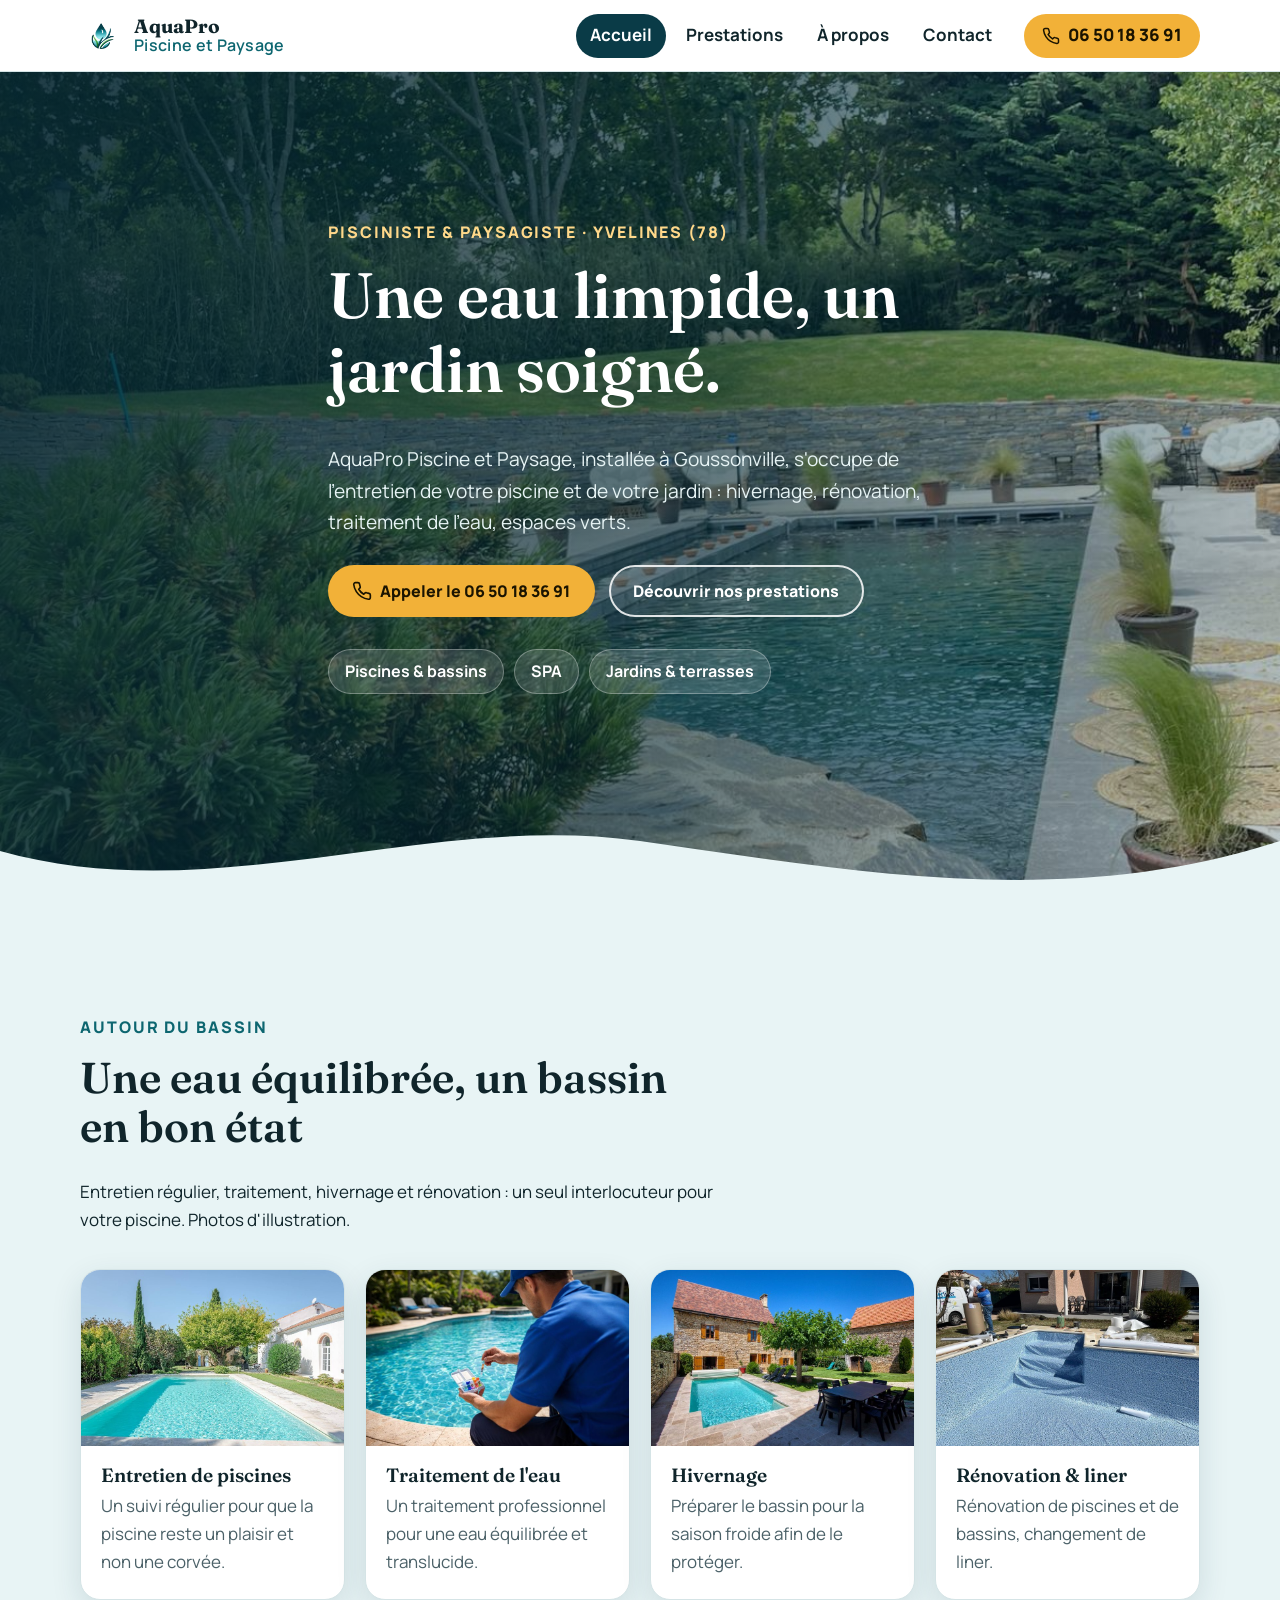
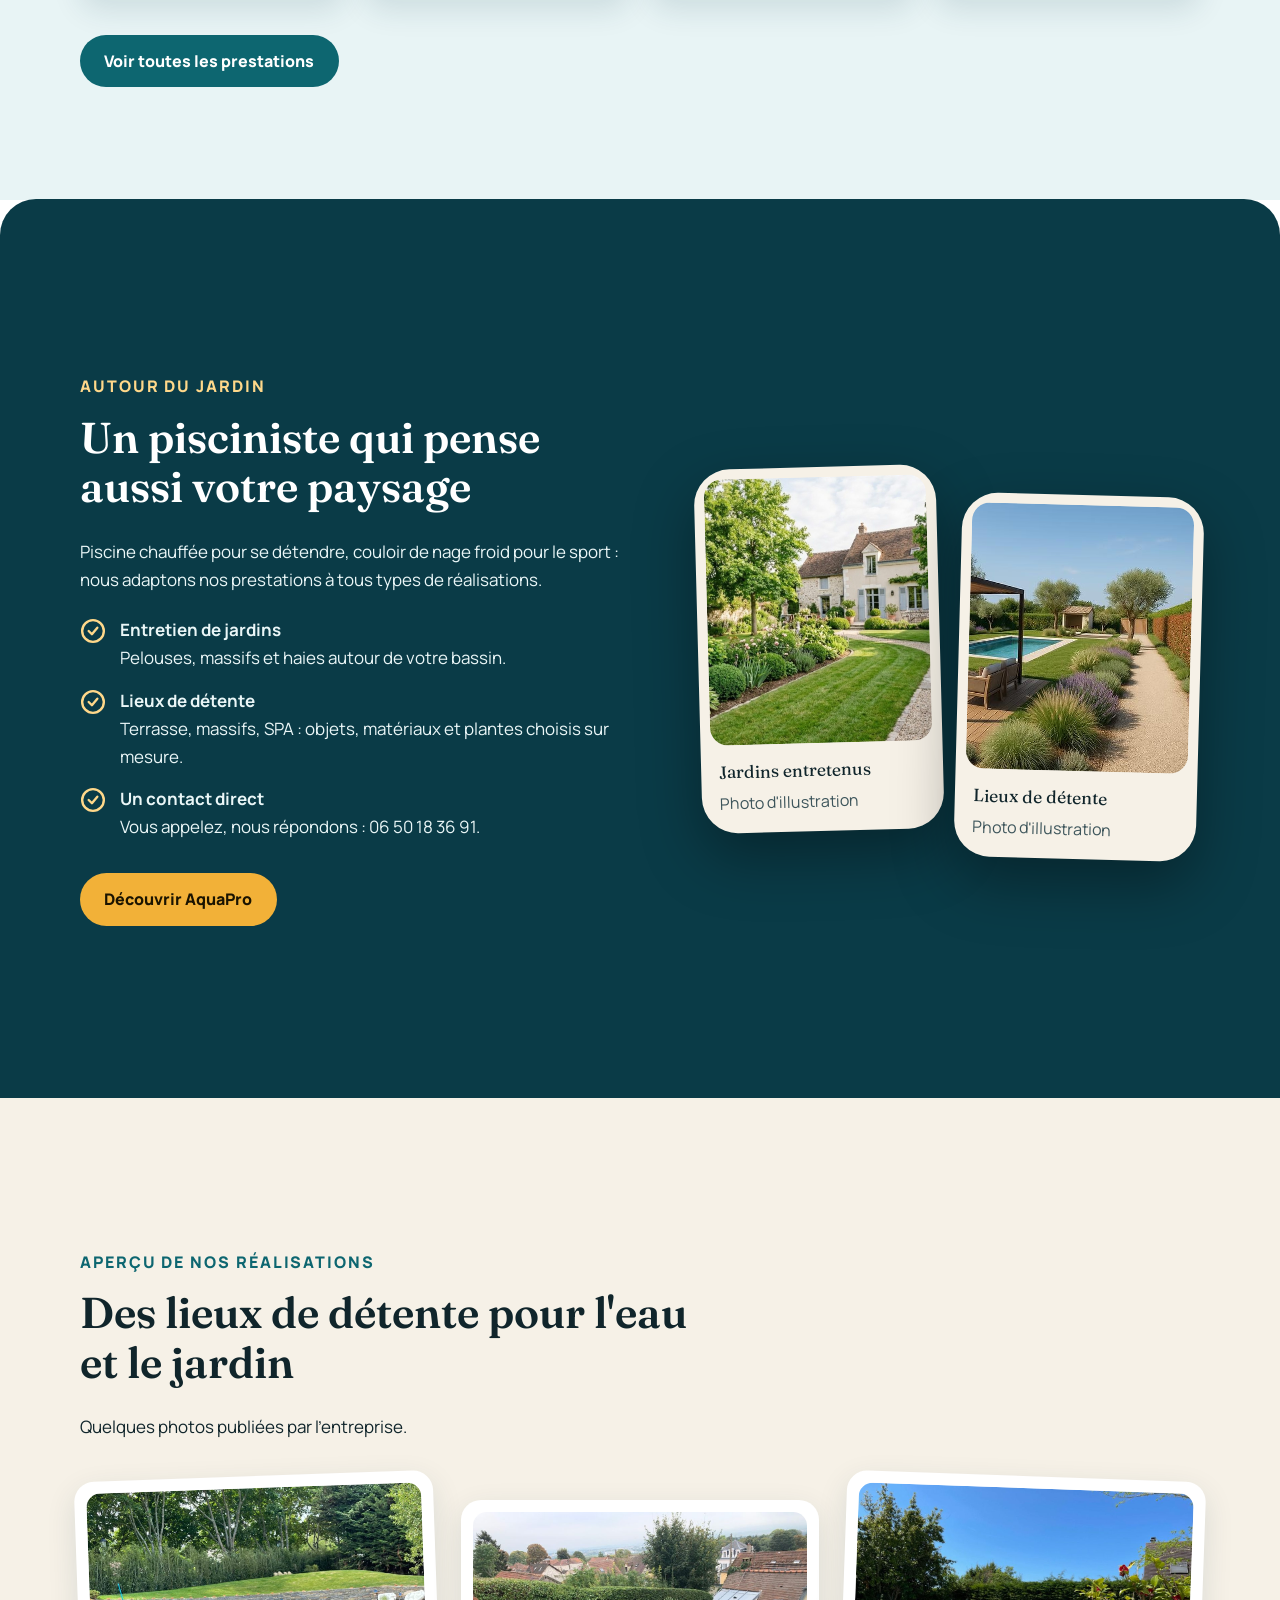
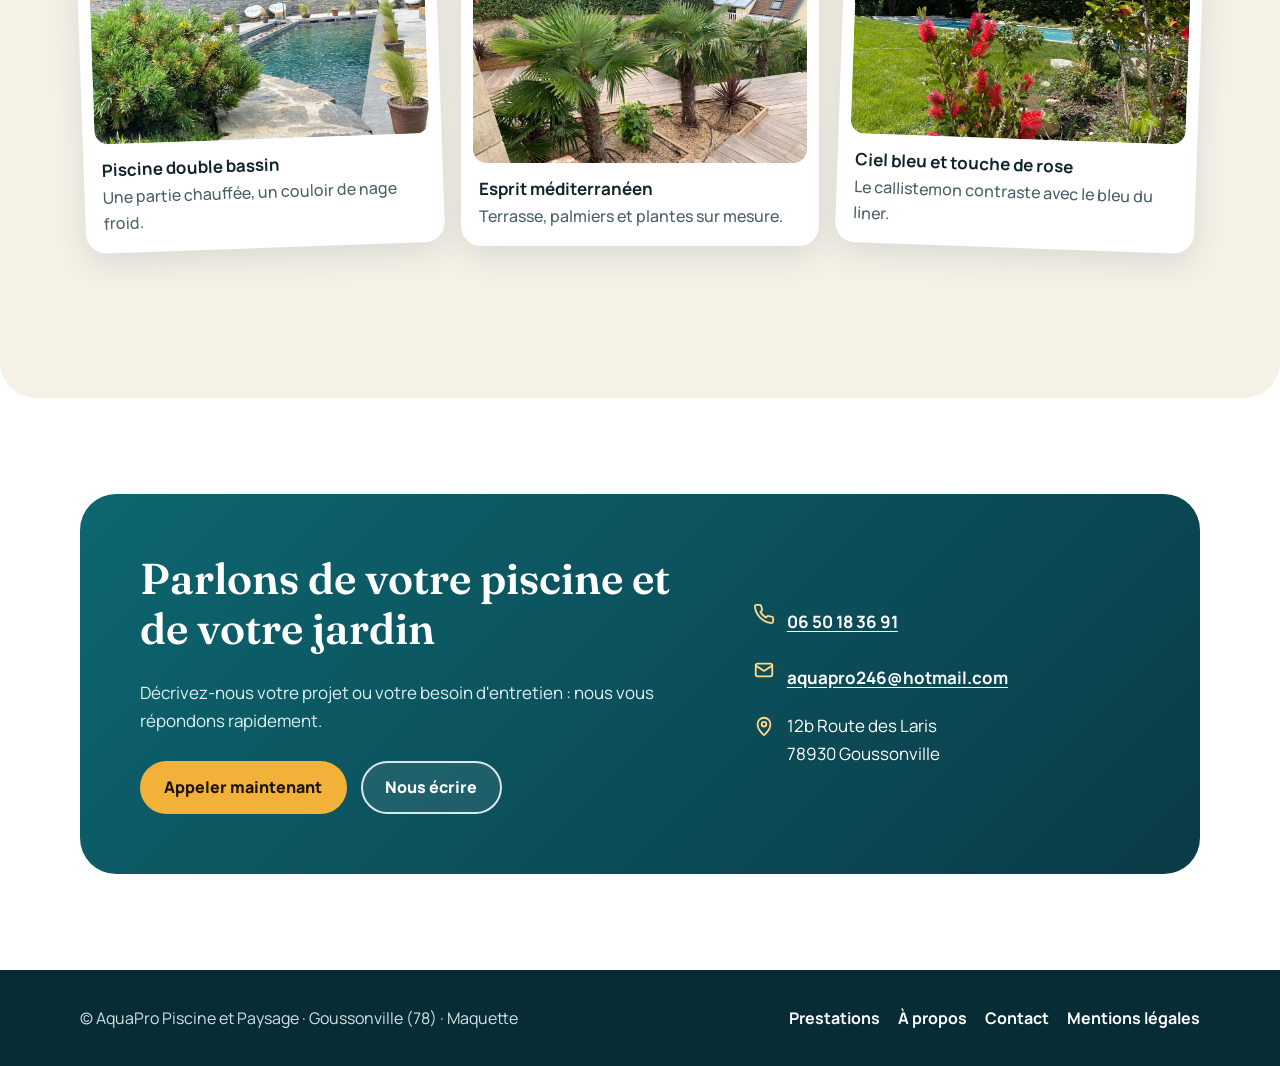
==== commit 87993292: "Maquette complète : prestations, à propos, contact, mentions légales Co-Authored-By: Claude Sonnet 5" ====
--- a/index.html
+++ b/index.html
@@ -119,7 +119,7 @@
 <footer class="site-footer">
   <div class="wrap foot">
     <span>© AquaPro Piscine et Paysage · Goussonville (78) · Maquette</span>
-    <nav aria-label="Pied de page"><a href="prestations.html">Prestations</a><a href="a-propos.html">À propos</a><a href="contact.html">Contact</a></nav>
+    <nav aria-label="Pied de page"><a href="prestations.html">Prestations</a><a href="a-propos.html">À propos</a><a href="contact.html">Contact</a><a href="mentions-legales.html">Mentions légales</a></nav>
   </div>
 </footer>
 <script src="js/main.js"></script>
--- a/css/style.css
+++ b/css/style.css
@@ -160,3 +160,80 @@
 .foot nav{display:flex;gap:18px;flex-wrap:wrap}
 
 @media (prefers-reduced-motion:reduce){*{transition:none!important;scroll-behavior:auto!important}}
+
+/* ===== Pages intérieures ===== */
+.menu a[aria-current="page"]{background:var(--deep);color:#fff}
+.sec-auto{min-height:0;padding:clamp(56px,8vw,96px) 0}
+/* Prestations : en-tête mosaïque */
+.ph{background:var(--deep);color:var(--on-deep);padding:clamp(48px,7vw,88px) 0;border-radius:0 0 var(--r-lg) var(--r-lg);overflow:hidden}
+.ph h1{color:#fff;font-size:clamp(2.1rem,4.6vw,3.4rem)}
+.ph .eyebrow{color:#ffd88a}
+.ph-grid{display:grid;grid-template-columns:1fr 1fr;gap:clamp(28px,5vw,60px);align-items:center}
+.mosaic{display:grid;grid-template-columns:1.2fr 1fr;grid-template-rows:1fr 1fr;gap:12px;aspect-ratio:1/0.82}
+.mosaic img{width:100%;height:100%;object-fit:cover;border-radius:18px}
+.mosaic img:first-child{grid-row:span 2}
+@media (max-width:860px){.ph-grid{grid-template-columns:1fr}.mosaic{aspect-ratio:4/3}}
+.row{display:grid;grid-template-columns:1fr 1fr;gap:clamp(28px,5vw,64px);align-items:center}
+.row.rev>:first-child{order:2}
+.row img.big{width:100%;aspect-ratio:4/3;object-fit:cover;border-radius:var(--r-lg);box-shadow:var(--shadow)}
+.dl{list-style:none;margin:1.2rem 0 0;padding:0;display:grid;gap:12px}
+.dl li{padding:14px 18px;background:var(--card);border:1px solid var(--line);border-radius:14px}
+.dl strong{display:block}
+.dl span{color:var(--muted)}
+@media (max-width:860px){.row{grid-template-columns:1fr}.row.rev>:first-child{order:0}}
+.tint-sand{background:var(--bg-sand)}
+.tint-mist{background:var(--bg-alt)}
+.strip{background:var(--leaf-d);color:#fff;border-radius:var(--r-lg);padding:clamp(24px,4vw,44px);display:flex;flex-wrap:wrap;gap:20px 32px;align-items:center;justify-content:space-between}
+.strip h2{color:#fff;margin:0;font-size:clamp(1.5rem,3vw,2.1rem)}
+/* À propos */
+.ap-hero{background:var(--bg-sand);padding:clamp(48px,7vw,88px) 0}
+.ap-hero .wrap{display:grid;grid-template-columns:1.1fr .9fr;gap:clamp(28px,5vw,60px);align-items:center}
+.facts{display:grid;gap:14px;margin:0;padding:0;list-style:none}
+.facts li{display:flex;gap:16px;align-items:baseline;padding:16px 20px;border-radius:16px;background:var(--card);border:1px solid var(--line)}
+.facts b{font-family:"Fraunces",serif;font-size:1.25rem;min-width:7.5ch;color:var(--teal-d)}
+@media (max-width:860px){.ap-hero .wrap{grid-template-columns:1fr}}
+.vals{display:grid;grid-template-columns:repeat(3,1fr);gap:22px}
+.val{border-radius:var(--r);padding:28px;color:#fff}
+.val h3{color:#fff}
+.val p{margin:0;color:inherit}
+.val.a{background:var(--teal-d)}.val.b{background:var(--leaf-d)}.val.c{background:var(--deep)}
+@media (max-width:860px){.vals{grid-template-columns:1fr}}
+/* Contact */
+.ct-hero{background:var(--teal-d);color:#fff;padding:clamp(40px,6vw,72px) 0}
+.ct-hero h1{color:#fff;font-size:clamp(2rem,4.4vw,3.2rem);margin:0 0 .4em}
+.ct-hero p{color:#e0f1f3;margin:0;max-width:56ch}
+.ct-grid{display:grid;grid-template-columns:1.15fr .85fr;gap:clamp(24px,4vw,48px);align-items:start}
+@media (max-width:900px){.ct-grid{grid-template-columns:1fr}}
+.form{background:var(--card);border:1px solid var(--line);border-radius:var(--r-lg);padding:clamp(20px,3vw,36px);box-shadow:var(--shadow)}
+.fields{display:grid;grid-template-columns:1fr 1fr;gap:18px}
+.fields .full{grid-column:1/-1}
+@media (max-width:560px){.fields{grid-template-columns:1fr}}
+.f label{display:block;font-weight:800;margin-bottom:6px}
+.f input,.f select,.f textarea{width:100%;min-height:48px;padding:11px 14px;font:inherit;color:var(--ink);background:var(--bg);border:2px solid var(--line);border-radius:12px}
+.f textarea{min-height:130px;resize:vertical}
+.f input:focus,.f select:focus,.f textarea:focus{outline:3px solid #f2b138;outline-offset:1px;border-color:var(--teal-d)}
+.f [aria-invalid="true"]{border-color:#c0392b}
+.err{display:block;min-height:0;color:#b42318;font-weight:700;font-size:1rem;margin-top:6px}
+@media (prefers-color-scheme:dark){:root:not([data-theme="light"]) .err{color:#ff9b8f}}
+.req{color:#b42318}
+.recap{margin-top:24px;padding:20px;border-radius:var(--r);background:var(--bg-alt);border:2px dashed var(--teal-d)}
+.recap pre{white-space:pre-wrap;word-break:break-word;font:inherit;margin:0 0 16px;padding:14px;background:var(--card);border-radius:12px;border:1px solid var(--line)}
+.recap .cta-row{margin-top:0}
+.recap .btn-ghost{border-color:var(--teal-d);color:var(--teal-d);background:transparent}
+.recap .btn-ghost:hover{background:var(--card)}
+.status{font-weight:800;margin-top:10px;min-height:1.6em}
+.aside-card{background:var(--deep);color:var(--on-deep);border-radius:var(--r-lg);padding:clamp(22px,3vw,34px)}
+.aside-card h2{color:#fff;font-size:1.6rem}
+.aside-card .contact-list a{color:#fff}
+.legal{max-width:820px}
+.legal h2{font-size:1.5rem;margin-top:1.8em}
+.legal dl{display:grid;grid-template-columns:max-content 1fr;gap:8px 24px;margin:0}
+.legal dt{font-weight:800}.legal dd{margin:0}
+@media (max-width:560px){.legal dl{grid-template-columns:1fr}}
+.todo{color:var(--muted);font-style:italic}
+.strip.center{flex-direction:column;text-align:center;justify-content:center;background:var(--teal-d)}
+.trio{display:grid;grid-template-columns:repeat(3,1fr);gap:16px}
+.trio figure{margin:0;position:relative;border-radius:var(--r);overflow:hidden}
+.trio img{width:100%;aspect-ratio:3/4;object-fit:cover}
+.trio figcaption{position:absolute;left:0;right:0;bottom:0;padding:40px 16px 14px;color:#fff;font-weight:800;background:linear-gradient(transparent,rgba(6,38,48,.85))}
+@media (max-width:700px){.trio{grid-template-columns:1fr}.trio img{aspect-ratio:4/3}}
